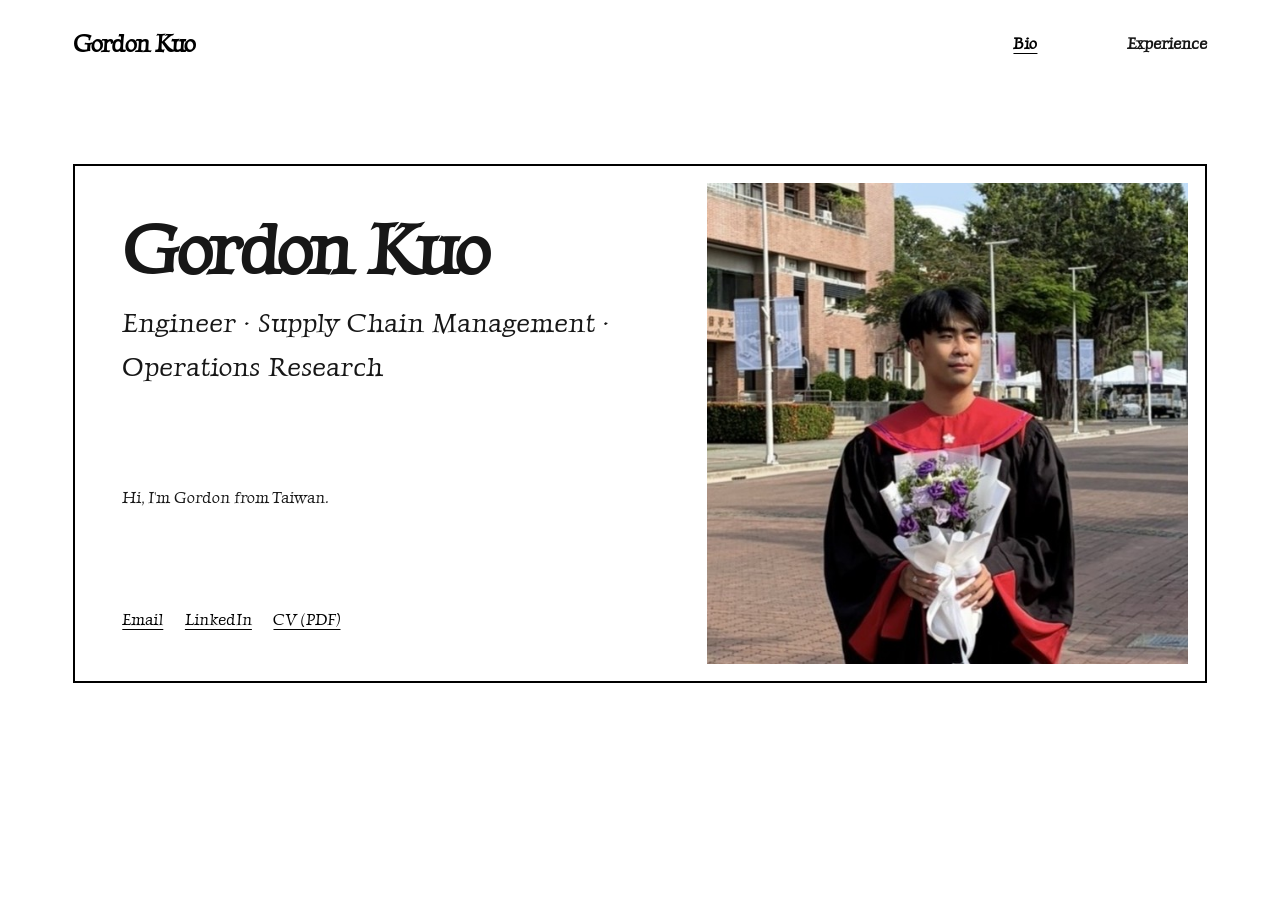
==== index.html @ 1582eae8 "Update index.html" ====
<!doctype html>
<html lang="en">
<head>
  <link rel="stylesheet" href="https://fonts.googleapis.com/css2?family=Luxurious+Roman&amp;display=swap">
  <meta charset="utf-8">
  <meta name="viewport" content="width=device-width, initial-scale=1">
  <meta name="description" content="Wei-Chen (Gordon) Kuo — operations research, optimization, and semiconductor engineering.">
  <title>Gordon Kuo</title>
  <link rel="icon" href="assets/favicon.svg" type="image/svg+xml">
  <link rel="stylesheet" href="assets/styles.css">
</head>
<body>
  <a class="skip-link" href="#main">Skip to content</a>
  <div class="page">
    <header class="site-header">
      <a class="wordmark" href="index.html" aria-label="Wei-Chen Kuo, home">Gordon Kuo</a>
      <nav aria-label="Main navigation">
        <a href="index.html" aria-current="page">Bio</a>
        <a href="resume.html">Experience</a>
      </nav>
    </header>
    <main id="main">
      <section class="intro" id="about" aria-labelledby="name">
        <div class="intro-copy">
          <div>
            <h1 id="name">Gordon Kuo</h1>
            <p class="intro-role">Engineer · Supply Chain Management · Operations Research</p>
          </div>
          <p class="intro-bio">  
            Hi, I'm Gordon from Taiwan.</p>
          
          <ul class="intro-links" aria-label="Contact and profiles">
            <li><a href="mailto:gordon911216@gmail.com">Email</a></li>
            <li><a href="https://www.linkedin.com/in/gordon-kuo-755b7729a/">LinkedIn</a></li>
            <li><a href="assets/cv.pdf">CV (PDF)</a></li>
          </ul>
        </div>
        <img class="profile-photo" src="assets/profile.jpg"
                 alt="Portrait of Wei-Chen Kuo" width="1000" height="1000">
      </section>
    </main>
  </div>
</body>
</html>
---- assets/styles.css ----
:root {
  color-scheme: light;

  /* Customize the site palette here. */
  --background: #fff;
  --text: #171717;
  --muted: #565656;
  --accent: #000;
  --border: #d7d7d7;
}

* { box-sizing: border-box; }

html { scroll-padding-top: 1.5rem; }

body {
  margin: 0;
  background: var(--background);
  color: var(--text);
  font: 1rem/1.65 "Luxurious Roman", Georgia, serif;
}

a {
  color: var(--accent);
  text-underline-offset: .22em;
}

a:hover { color: var(--muted); }

:focus-visible {
  outline: 2px solid var(--accent);
  outline-offset: 4px;
}

img { display: block; max-width: 100%; height: auto; }

h1, h2, h3 { line-height: 1.15; }
h1, h2, h3, p, figure { margin: 0; }
h1 {
  font-size: clamp(2.5rem, 5.6vw, 5rem);
  font-weight: 600;
  line-height: .99;
  letter-spacing: -.045em;
  overflow-wrap: anywhere;
}
h2 { font-size: 1.45rem; letter-spacing: -.025em; }
h3 { font-size: 1.125rem; }
p + p { margin-top: .9rem; }

.page { max-width: 94rem; padding-inline: clamp(1.25rem, 5.7vw, 5.25rem); margin-inline: auto; }

.site-header {
  display: flex;
  justify-content: space-between;
  align-items: center;
  flex-wrap: wrap;
  gap: .75rem 2rem;
  padding-block: 1.5rem;
}

.site-header { min-height: 4.75rem; }
.wordmark { font-size: 1.5rem; font-weight: 650; text-decoration: none; letter-spacing: -.035em; }
nav { display: flex; align-items: center; flex-wrap: wrap; gap: .5rem clamp(1rem, 7vw, 6rem); }
nav a { color: var(--text); font-weight: 650; text-decoration: none; }
nav a:hover, nav a[aria-current="page"] { color: var(--accent); text-decoration: underline; }
.intro {
  display: grid;
  grid-template-columns: minmax(0, 1.2fr) minmax(0, 1fr);
  gap: clamp(1rem, 3vw, 2.5rem);
  margin-block: clamp(1.5rem, 6vw, 5.25rem) clamp(2rem, 6vw, 5.25rem);
  padding: clamp(.7rem, 1.3vw, 1.125rem);
  border: 2px solid var(--accent);
}

.intro-copy {
  display: flex;
  flex-direction: column;
  justify-content: space-between;
  gap: 2rem;
  padding: clamp(.5rem, 2.4vw, 2.25rem);
}

.intro-role { font-size: clamp(1.05rem, 2.1vw, 1.75rem); margin-top: 1rem; }
.intro-links {
  display: flex;
  flex-wrap: wrap;
  gap: .5rem 1.35rem;
  list-style: none;
  padding: 0;
  margin: 0;
}

.profile-photo { width: 100%; aspect-ratio: 1; object-fit: cover; }

.experience { padding-block: clamp(2rem, 5vw, 4.5rem); }
.education { margin-top: clamp(2rem, 5vw, 4rem); }

.visually-hidden {
  position: absolute;
  width: 1px;
  height: 1px;
  padding: 0;
  overflow: hidden;
  clip-path: inset(50%);
  white-space: nowrap;
}

.resume-row {
  display: grid;
  grid-template-columns: minmax(0, .7fr) minmax(0, 1fr);
  gap: .65rem 2rem;
  padding-block: 1.5rem;
  border-bottom: 1px solid var(--border);
}
.resume-row h3 { font-size: 1.25rem; }
.resume-company {
  display: grid;
  grid-template-columns: clamp(3.5rem, 7vw, 5.5rem) minmax(0, 1fr);
  align-items: center;
  gap: 1rem;
}
.company-logo {
  width: 100%;
  height: 3.5rem;
  object-fit: contain;
}
.resume-date { margin-top: .3rem; color: var(--muted); font-size: .875rem; }
.resume-role { margin-top: .3rem; }
.resume-detail { color: var(--muted); }
.resume-detail { margin-top: .3rem; }

.skip-link { position: absolute; left: 1rem; top: -5rem; background: var(--background); padding: .5rem; }
.skip-link:focus { top: .5rem; }

@media (max-width: 44rem) {
  .intro { grid-template-columns: 1fr; }
}

@media (max-width: 33rem) {
  .resume-row { grid-template-columns: 1fr; }
}

@media print {
  .site-header, .skip-link { display: none; }
  .page { max-width: none; padding: 0; }
  .resume-row { break-inside: avoid; }
}
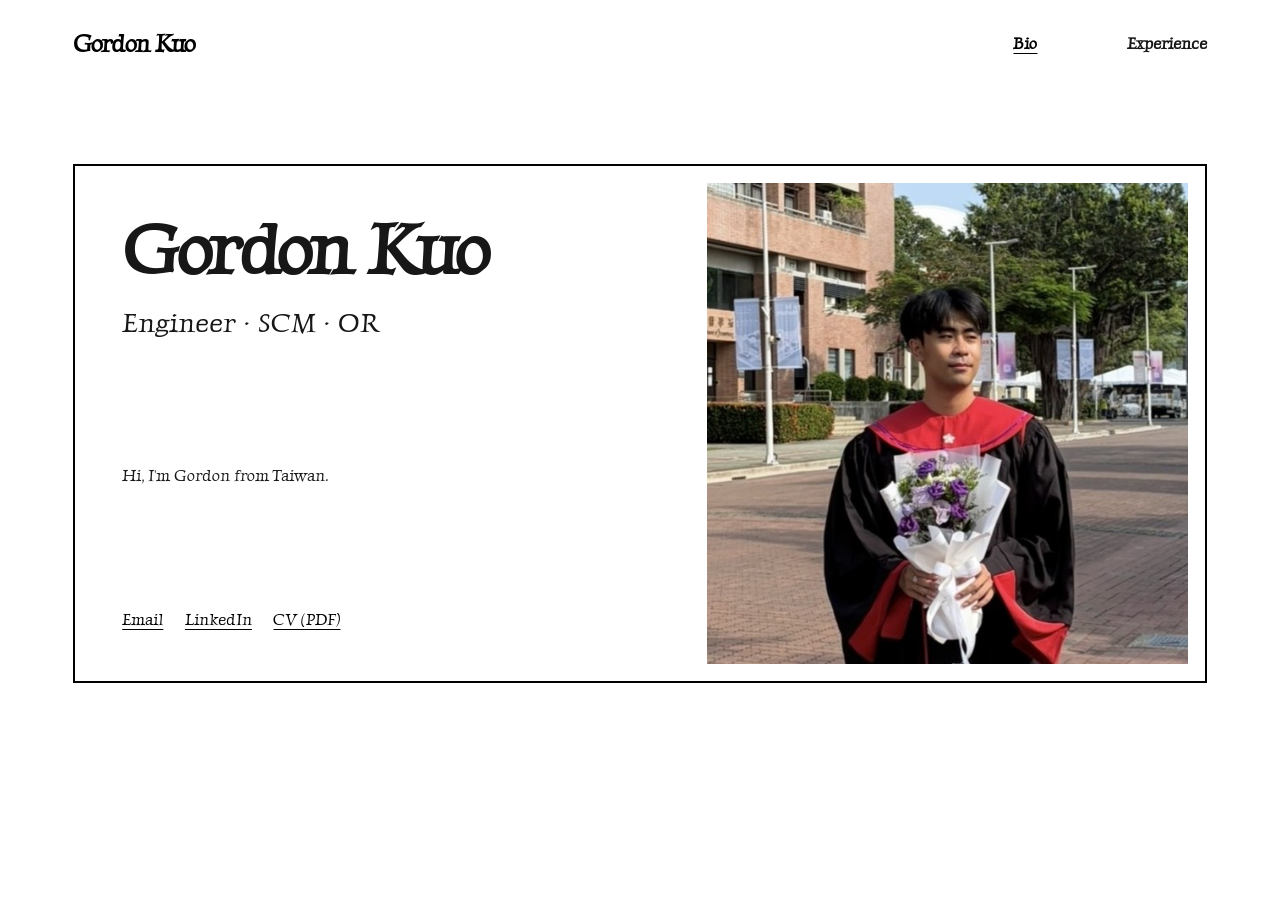
==== commit 678ed949: "Shorten role description in index.html" ====
--- a/index.html
+++ b/index.html
@@ -24,7 +24,7 @@
         <div class="intro-copy">
           <div>
             <h1 id="name">Gordon Kuo</h1>
-            <p class="intro-role">Engineer · Supply Chain Management · Operations Research</p>
+            <p class="intro-role">Engineer · SCM · OR</p>
           </div>
           <p class="intro-bio">  
             Hi, I'm Gordon from Taiwan.</p>
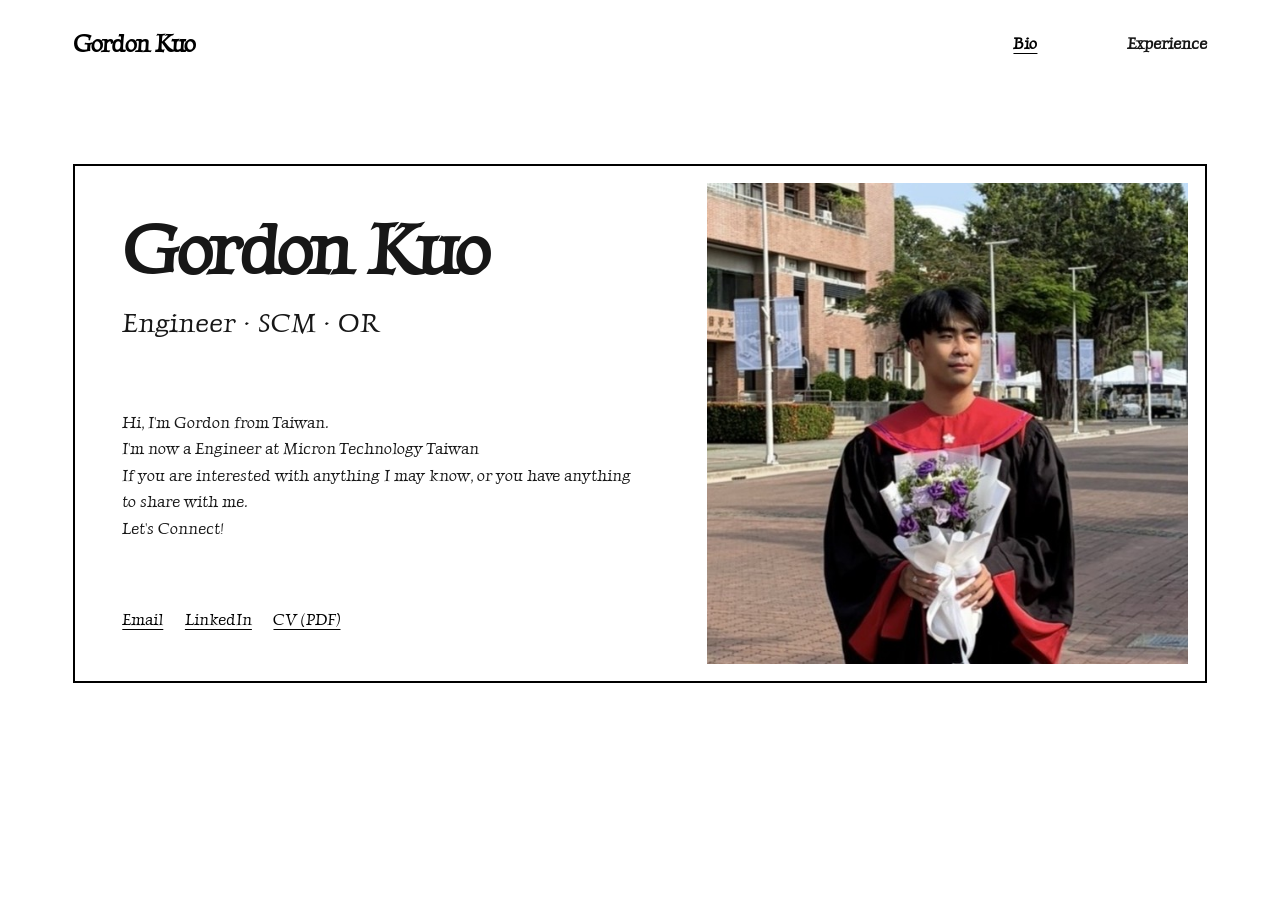
==== commit 06cc876f: "Enhance bio with current role and connection invitation Updated bio section to include current posit" ====
--- a/index.html
+++ b/index.html
@@ -27,7 +27,14 @@
             <p class="intro-role">Engineer · SCM · OR</p>
           </div>
           <p class="intro-bio">  
-            Hi, I'm Gordon from Taiwan.</p>
+            Hi, I'm Gordon from Taiwan.<br>
+
+            I'm now a Engineer at Micron Technology Taiwan<br>
+            
+            If you are interested with anything I may know, or you have anything to share with me. <br>
+            
+            Let's Connect! <br>
+          </p>
           
           <ul class="intro-links" aria-label="Contact and profiles">
             <li><a href="mailto:gordon911216@gmail.com">Email</a></li>
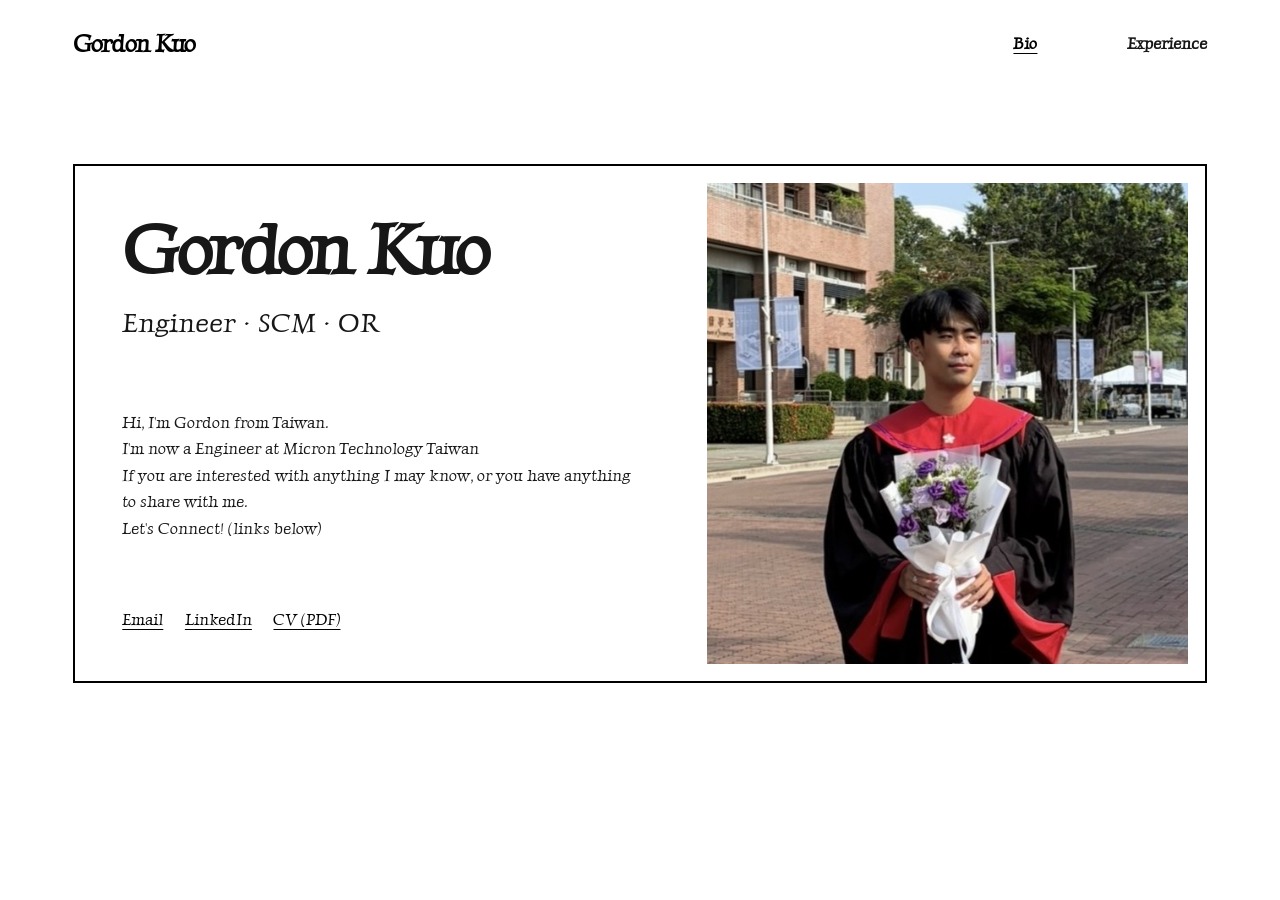
==== commit d460834e: "Update connection prompt with additional context" ====
--- a/index.html
+++ b/index.html
@@ -33,7 +33,7 @@
             
             If you are interested with anything I may know, or you have anything to share with me. <br>
             
-            Let's Connect! <br>
+            Let's Connect! (links below) <br>
           </p>
           
           <ul class="intro-links" aria-label="Contact and profiles">
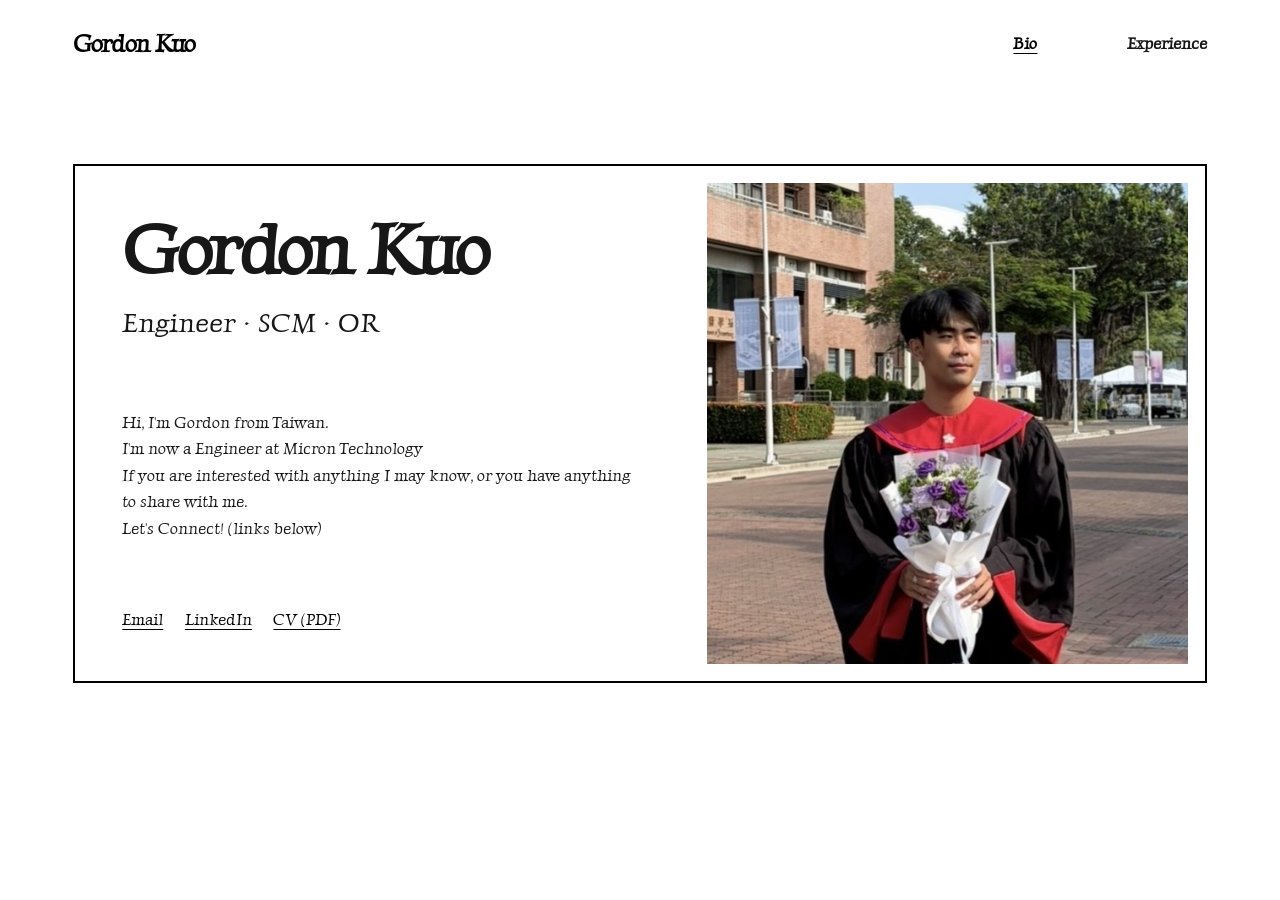
==== commit 85e711fa: "Update job title in index.html" ====
--- a/index.html
+++ b/index.html
@@ -29,7 +29,7 @@
           <p class="intro-bio">  
             Hi, I'm Gordon from Taiwan.<br>
 
-            I'm now a Engineer at Micron Technology Taiwan<br>
+            I'm now a Engineer at Micron Technology<br>
             
             If you are interested with anything I may know, or you have anything to share with me. <br>
             
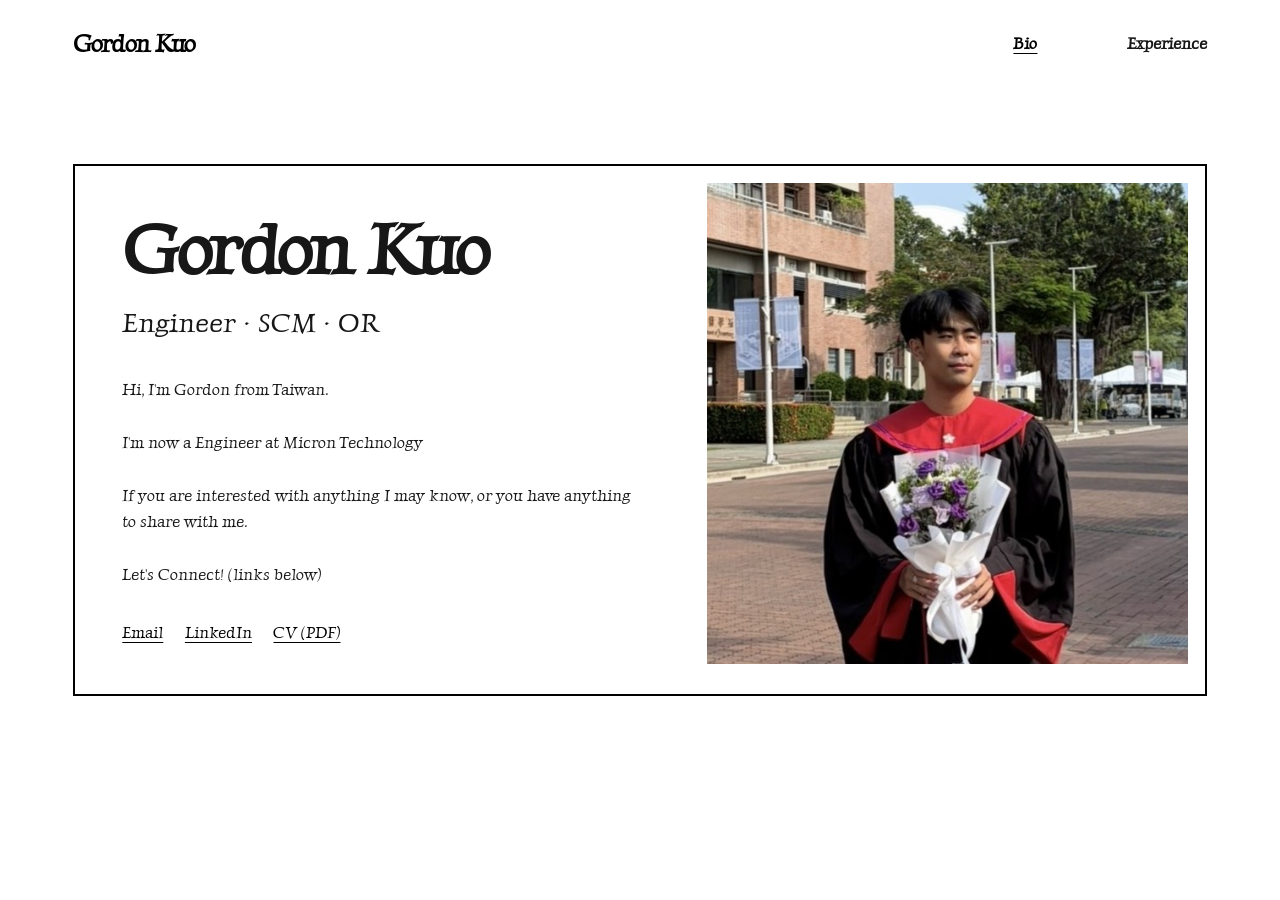
==== commit bfdb759e: "Improve formatting of bio section in index.html Added line breaks for better formatting in the bio s" ====
--- a/index.html
+++ b/index.html
@@ -28,11 +28,11 @@
           </div>
           <p class="intro-bio">  
             Hi, I'm Gordon from Taiwan.<br>
-
+            <br>
             I'm now a Engineer at Micron Technology<br>
-            
+            <br>
             If you are interested with anything I may know, or you have anything to share with me. <br>
-            
+            <br>
             Let's Connect! (links below) <br>
           </p>
           
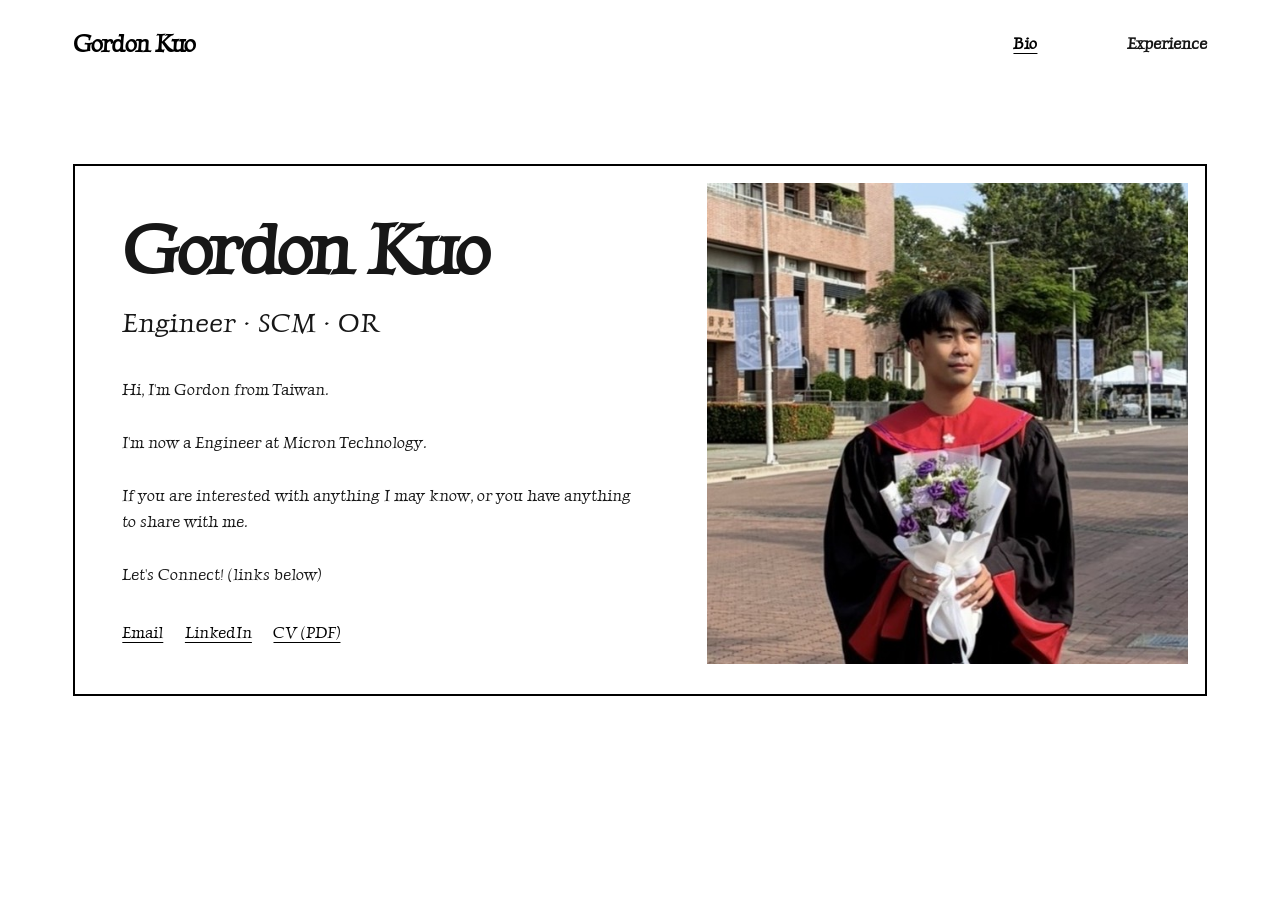
==== commit a70963fc: "Update index.html" ====
--- a/index.html
+++ b/index.html
@@ -29,7 +29,7 @@
           <p class="intro-bio">  
             Hi, I'm Gordon from Taiwan.<br>
             <br>
-            I'm now a Engineer at Micron Technology<br>
+            I'm now a Engineer at Micron Technology.<br>
             <br>
             If you are interested with anything I may know, or you have anything to share with me. <br>
             <br>
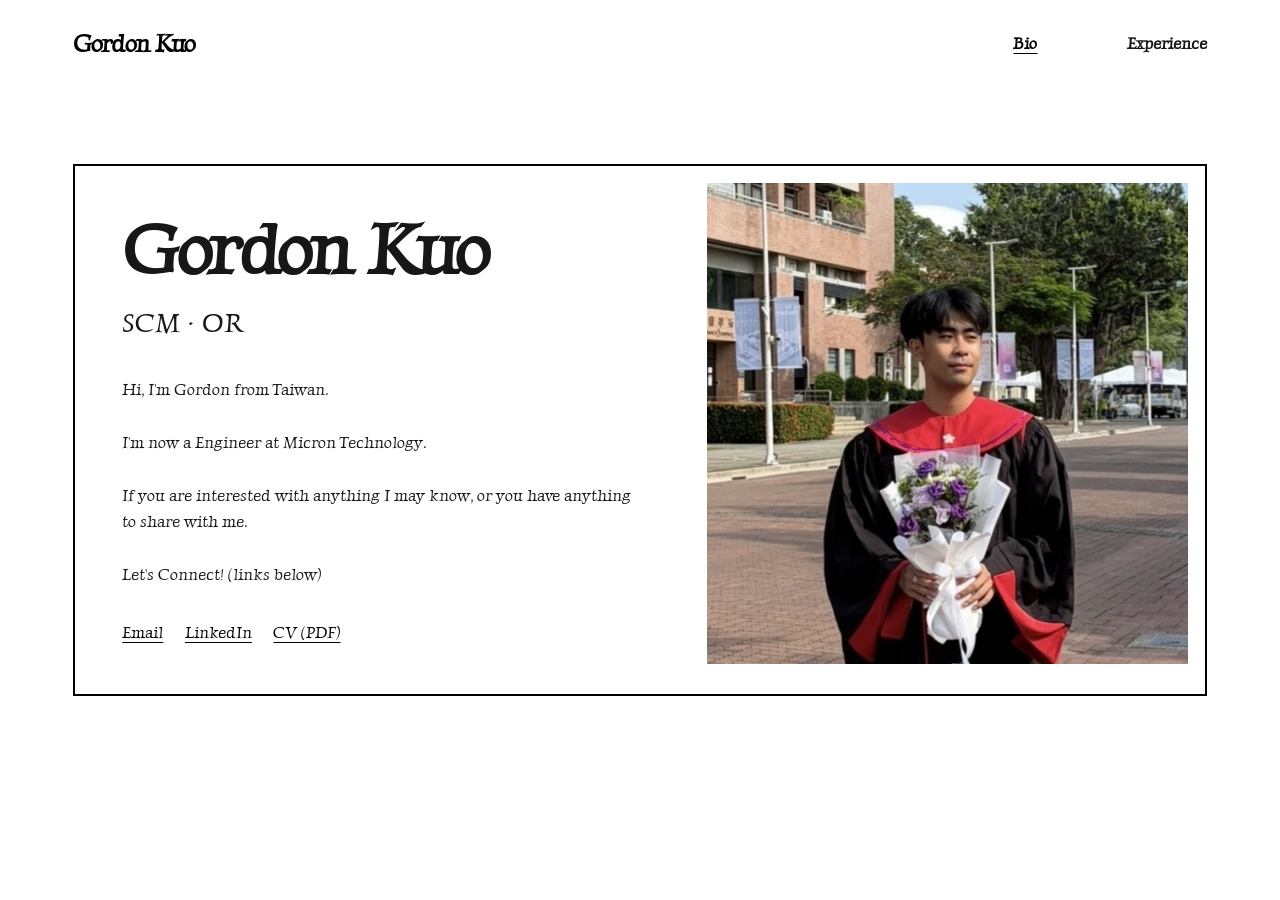
==== commit c4c183ff: "Update index.html" ====
--- a/index.html
+++ b/index.html
@@ -24,7 +24,7 @@
         <div class="intro-copy">
           <div>
             <h1 id="name">Gordon Kuo</h1>
-            <p class="intro-role">Engineer · SCM · OR</p>
+            <p class="intro-role">SCM · OR</p>
           </div>
           <p class="intro-bio">  
             Hi, I'm Gordon from Taiwan.<br>
